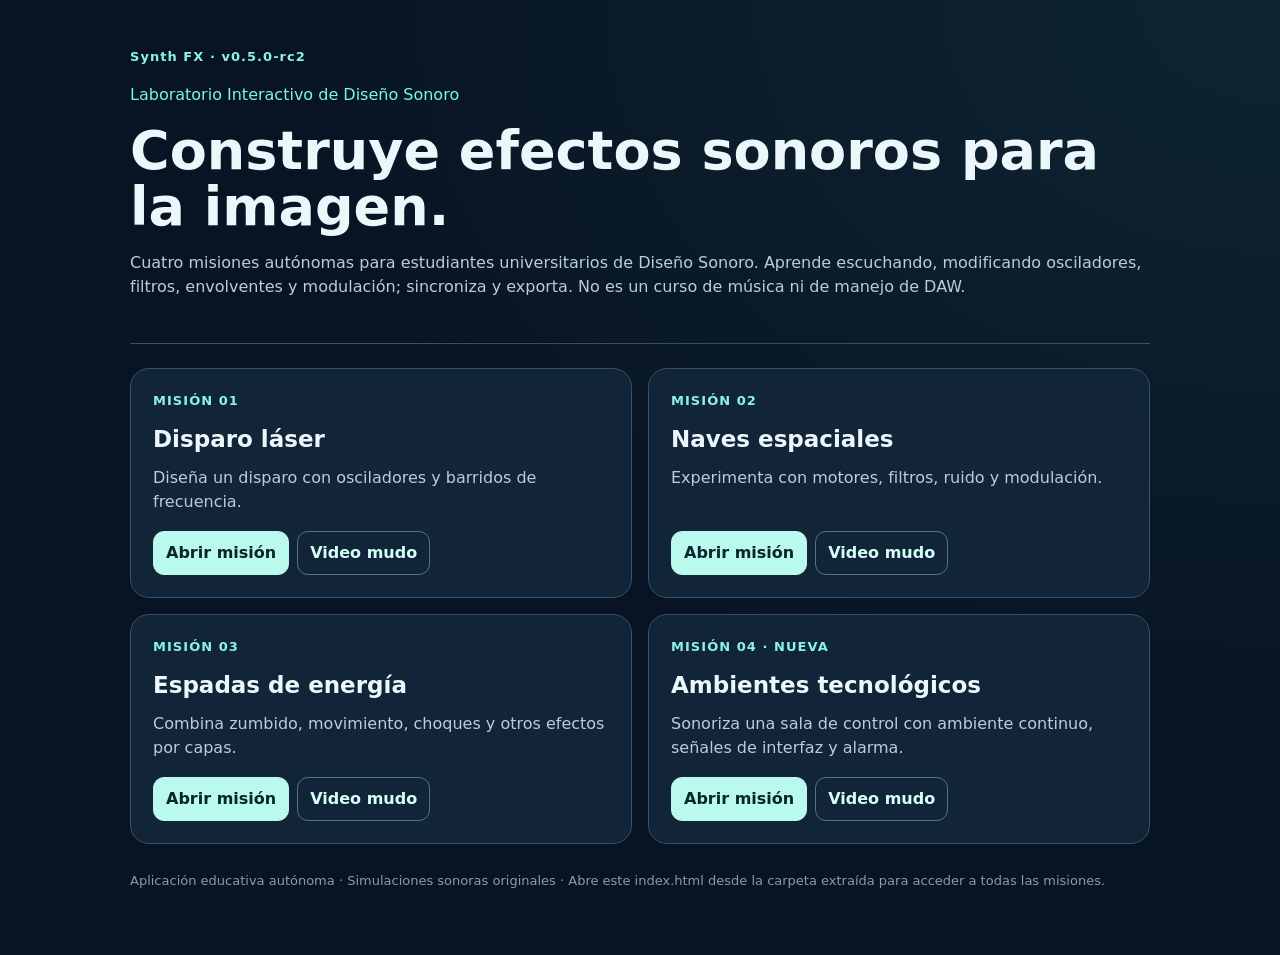
==== index.html @ 5d436697 "Publicar Synth FX v0.5.0-rc2 con cuatro misiones, perillas y escenas audiovisuales" ====
<!doctype html><html lang="es"><head><meta charset="utf-8"><meta name="viewport" content="width=device-width,initial-scale=1"><meta name="theme-color" content="#081423"><title>Synth FX — Misiones de diseño sonoro</title><style>
:root{color-scheme:dark}*{box-sizing:border-box}body{margin:0;font:16px/1.5 system-ui,-apple-system,sans-serif;color:#ecf7fb;background:radial-gradient(ellipse at top right,#1f546044,transparent 55%),#081423}main{max-width:1060px;margin:0 auto;padding:25px 20px 65px}header{padding:22px 0 28px;border-bottom:1px solid #365061}strong{color:#76e8da}h1{font-size:clamp(32px,5vw,54px);line-height:1.04;margin:15px 0}p{color:#b9cddd}.grid{display:grid;grid-template-columns:repeat(2,minmax(0,1fr));gap:16px;margin-top:24px}.card{background:#112438;border:1px solid #355368;border-radius:19px;padding:22px;display:flex;flex-direction:column;align-items:flex-start}.k{font-weight:750;color:#8af3e4;letter-spacing:.08em;font-size:13px}.card h2{margin:12px 0 4px;font-size:23px}.card p{margin:5px 0 17px;flex:1}.actions{display:flex;gap:8px;flex-wrap:wrap}a{display:inline-block;text-decoration:none;border:1px solid #4c7684;padding:9px 12px;border-radius:11px;color:#d5fff8;font-weight:650}a.primary{background:#baf9ee;color:#09262d;border-color:#baf9ee}footer{color:#829ead;margin-top:27px;font-size:13px}@media(max-width:650px){.grid{grid-template-columns:1fr}.card{padding:17px}}
</style><meta name="application-name" content="Synth FX"><meta name="application-version" content="0.5.0-rc2"><link rel="stylesheet" href="synthfx.css"><script src="synthfx.js"></script><meta name="description" content="Synth FX · Laboratorio Interactivo de Diseño Sonoro. Cuatro misiones de síntesis de efectos audiovisuales para Ingeniería Multimedia."></head><body><main><header><div class="k">Synth FX · v0.5.0-rc2</div><p class="sfx-subtitle">Laboratorio Interactivo de Diseño Sonoro</p><h1>Construye efectos sonoros para la imagen.</h1><p>Cuatro misiones autónomas para estudiantes universitarios de Diseño Sonoro. Aprende escuchando, modificando osciladores, filtros, envolventes y modulación; sincroniza y exporta. No es un curso de música ni de manejo de DAW.</p></header>
<div class="grid"><section class="card"><span class="k">MISIÓN 01</span><h2>Disparo láser</h2><p>Diseña un disparo con osciladores y barridos de frecuencia.</p><div class="actions"><a class="primary" href="Mision_01_Disparo_Laser.html">Abrir misión</a><a href="Escena_Muda_Mision_01.mp4">Video mudo</a></div></section>
<section class="card"><span class="k">MISIÓN 02</span><h2>Naves espaciales</h2><p>Experimenta con motores, filtros, ruido y modulación.</p><div class="actions"><a class="primary" href="Mision_02_Naves_Espaciales.html">Abrir misión</a><a href="Escena_Muda_Mision_02.mp4">Video mudo</a></div></section>
<section class="card"><span class="k">MISIÓN 03</span><h2>Espadas de energía</h2><p>Combina zumbido, movimiento, choques y otros efectos por capas.</p><div class="actions"><a class="primary" href="Mision_03_Espadas_de_Energia.html">Abrir misión</a><a href="Escena_Muda_Mision_03.mp4">Video mudo</a></div></section>
<section class="card"><span class="k">MISIÓN 04 · NUEVA</span><h2>Ambientes tecnológicos</h2><p>Sonoriza una sala de control con ambiente continuo, señales de interfaz y alarma.</p><div class="actions"><a class="primary" href="Mision_04_Ambientes_Tecnologicos.html">Abrir misión</a><a href="Escena_Muda_Mision_04.mp4">Video mudo</a></div></section></div><footer>Aplicación educativa autónoma · Simulaciones sonoras originales · Abre este index.html desde la carpeta extraída para acceder a todas las misiones.</footer></main></body></html>
---- synthfx.css ----
.sfx-home{display:flex;justify-content:space-between;gap:12px;flex-wrap:wrap;max-width:1180px;margin:auto;padding:12px 22px;color:#a2b3c9;font:12px/1.5 system-ui}.sfx-home a{color:#79f6e7}.sfx-subtitle{color:#79f6e7}.sfx-resource{margin:24px 0;border:1px solid #355368;border-radius:12px;padding:14px;color:#b9cddd;font-size:13px}.sfx-resource summary{cursor:pointer;color:#79f6e7}.sfx-resource video{display:block;width:100%;max-width:960px;margin:12px auto;background:#060f1a}.sfx-waves{display:grid;grid-template-columns:repeat(2,minmax(0,1fr));gap:8px;margin-top:12px}.sfx-wave,.sfx-listen{width:100%;background:#0e2031;color:#b9cddd;border:1px solid #355368;border-radius:8px;cursor:pointer;padding:6px;font:12px/1.4 system-ui}.sfx-wave svg{width:100%;height:44px;display:block;color:#79f6e7}.sfx-wave[aria-pressed=true]{border-color:#79f6e7;background:#1b4750;box-shadow:inset 0 0 0 1px #79f6e7;color:#fff}.sfx-listen{margin-top:4px;min-height:36px}.sfx-spectrum{font:12px/1.6 system-ui;color:#b9cddd;margin-top:12px}.waveopt svg{color:#79f6e7}button:focus-visible,a:focus-visible,summary:focus-visible{outline:3px solid #ffd37b;outline-offset:3px}

/* Perillas · conservan la escala, las unidades y los eventos del sintetizador. */
.sfx-knob{--knob-angle:-135deg;--knob-fill:0;position:relative;width:104px;height:104px;margin:8px auto;cursor:ns-resize;touch-action:none;user-select:none;border-radius:50%;outline-offset:1px;flex-shrink:0}.sfx-knob svg{display:block;width:100%;height:100%;overflow:visible;filter:drop-shadow(0 5px 7px #0005)}.sfx-knob-track,.sfx-knob-progress{fill:none;stroke-width:4;stroke-linecap:round}.sfx-knob-track{stroke:#294759}.sfx-knob-progress{stroke:#79f6e7;stroke-dasharray:var(--knob-fill) 100}.sfx-knob-face{fill:#182e40;stroke:#496474;stroke-width:1.5}.sfx-knob-pointer{transform:rotate(var(--knob-angle));transform-origin:50px 50px}.sfx-knob-pointer path{stroke:#c1fff3;stroke-width:3.5;stroke-linecap:round}.sfx-knob-hub{fill:#294759}.sfx-knob:hover .sfx-knob-face,.sfx-knob.is-dragging .sfx-knob-face{fill:#214457;stroke:#79f6e7}.sfx-knob:focus-visible{outline:3px solid #ffd37b}.sfx-knob[aria-disabled=true]{opacity:.5;cursor:default}input[type=range].sfx-knob-native{position:absolute!important;width:1px!important;height:1px!important;padding:0!important;margin:0!important;opacity:0!important;pointer-events:none!important;overflow:hidden!important;clip-path:inset(50%)!important}.sfx-knob-help{max-width:1136px;margin:0 auto;padding:0 22px 10px;color:#a2b3c9;font:12px/1.5 system-ui}.timing .sfx-knob{width:84px;height:84px}@media(max-width:580px){.timing .sfx-knob{grid-column:1/2}}
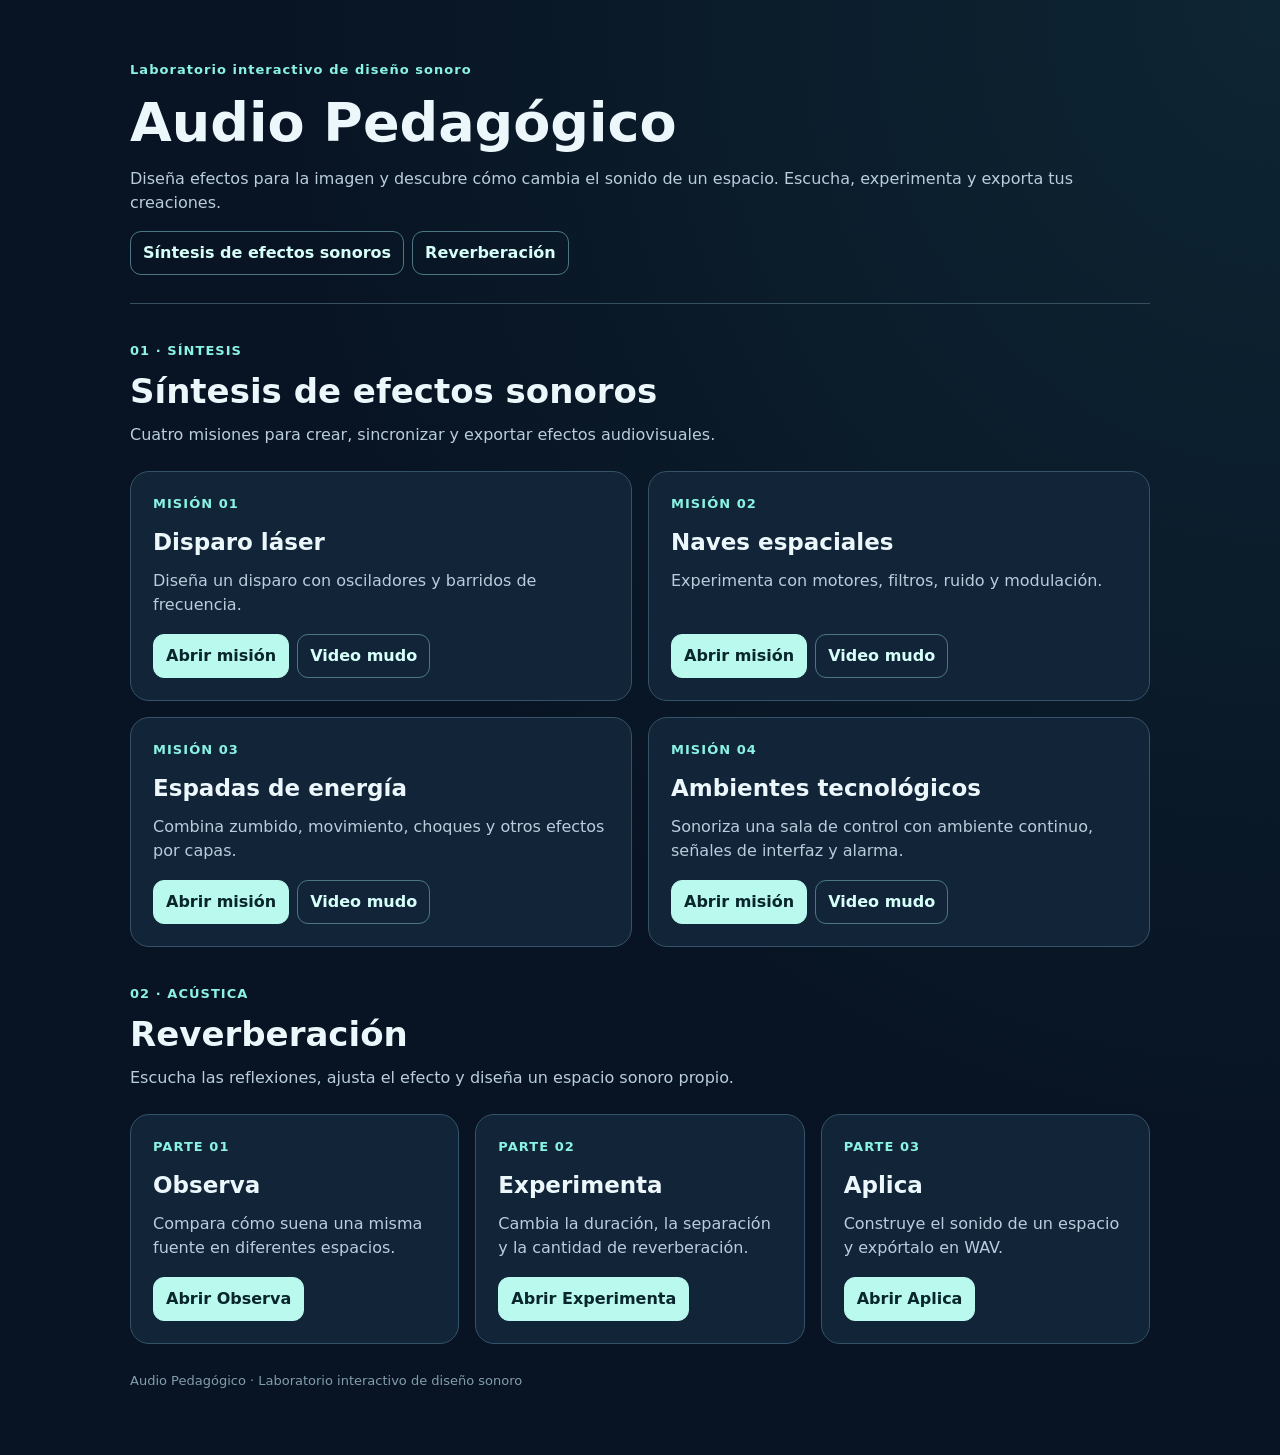
==== commit f704d0be: "Integrar Síntesis y Reverberación en Audio Pedagógico" ====
--- a/index.html
+++ b/index.html
@@ -1,7 +1,72 @@
-<!doctype html><html lang="es"><head><meta charset="utf-8"><meta name="viewport" content="width=device-width,initial-scale=1"><meta name="theme-color" content="#081423"><title>Synth FX — Misiones de diseño sonoro</title><style>
-:root{color-scheme:dark}*{box-sizing:border-box}body{margin:0;font:16px/1.5 system-ui,-apple-system,sans-serif;color:#ecf7fb;background:radial-gradient(ellipse at top right,#1f546044,transparent 55%),#081423}main{max-width:1060px;margin:0 auto;padding:25px 20px 65px}header{padding:22px 0 28px;border-bottom:1px solid #365061}strong{color:#76e8da}h1{font-size:clamp(32px,5vw,54px);line-height:1.04;margin:15px 0}p{color:#b9cddd}.grid{display:grid;grid-template-columns:repeat(2,minmax(0,1fr));gap:16px;margin-top:24px}.card{background:#112438;border:1px solid #355368;border-radius:19px;padding:22px;display:flex;flex-direction:column;align-items:flex-start}.k{font-weight:750;color:#8af3e4;letter-spacing:.08em;font-size:13px}.card h2{margin:12px 0 4px;font-size:23px}.card p{margin:5px 0 17px;flex:1}.actions{display:flex;gap:8px;flex-wrap:wrap}a{display:inline-block;text-decoration:none;border:1px solid #4c7684;padding:9px 12px;border-radius:11px;color:#d5fff8;font-weight:650}a.primary{background:#baf9ee;color:#09262d;border-color:#baf9ee}footer{color:#829ead;margin-top:27px;font-size:13px}@media(max-width:650px){.grid{grid-template-columns:1fr}.card{padding:17px}}
-</style><meta name="application-name" content="Synth FX"><meta name="application-version" content="0.5.0-rc2"><link rel="stylesheet" href="synthfx.css"><script src="synthfx.js"></script><meta name="description" content="Synth FX · Laboratorio Interactivo de Diseño Sonoro. Cuatro misiones de síntesis de efectos audiovisuales para Ingeniería Multimedia."></head><body><main><header><div class="k">Synth FX · v0.5.0-rc2</div><p class="sfx-subtitle">Laboratorio Interactivo de Diseño Sonoro</p><h1>Construye efectos sonoros para la imagen.</h1><p>Cuatro misiones autónomas para estudiantes universitarios de Diseño Sonoro. Aprende escuchando, modificando osciladores, filtros, envolventes y modulación; sincroniza y exporta. No es un curso de música ni de manejo de DAW.</p></header>
-<div class="grid"><section class="card"><span class="k">MISIÓN 01</span><h2>Disparo láser</h2><p>Diseña un disparo con osciladores y barridos de frecuencia.</p><div class="actions"><a class="primary" href="Mision_01_Disparo_Laser.html">Abrir misión</a><a href="Escena_Muda_Mision_01.mp4">Video mudo</a></div></section>
-<section class="card"><span class="k">MISIÓN 02</span><h2>Naves espaciales</h2><p>Experimenta con motores, filtros, ruido y modulación.</p><div class="actions"><a class="primary" href="Mision_02_Naves_Espaciales.html">Abrir misión</a><a href="Escena_Muda_Mision_02.mp4">Video mudo</a></div></section>
-<section class="card"><span class="k">MISIÓN 03</span><h2>Espadas de energía</h2><p>Combina zumbido, movimiento, choques y otros efectos por capas.</p><div class="actions"><a class="primary" href="Mision_03_Espadas_de_Energia.html">Abrir misión</a><a href="Escena_Muda_Mision_03.mp4">Video mudo</a></div></section>
-<section class="card"><span class="k">MISIÓN 04 · NUEVA</span><h2>Ambientes tecnológicos</h2><p>Sonoriza una sala de control con ambiente continuo, señales de interfaz y alarma.</p><div class="actions"><a class="primary" href="Mision_04_Ambientes_Tecnologicos.html">Abrir misión</a><a href="Escena_Muda_Mision_04.mp4">Video mudo</a></div></section></div><footer>Aplicación educativa autónoma · Simulaciones sonoras originales · Abre este index.html desde la carpeta extraída para acceder a todas las misiones.</footer></main></body></html>+<!doctype html>
+<html lang="es">
+<head>
+  <meta charset="utf-8">
+  <meta name="viewport" content="width=device-width,initial-scale=1">
+  <meta name="theme-color" content="#081423">
+  <meta name="application-name" content="Audio Pedagógico">
+  <meta name="description" content="Laboratorio interactivo de diseño sonoro con cuatro misiones de síntesis y un módulo de reverberación.">
+  <title>Audio Pedagógico · Laboratorio de diseño sonoro</title>
+  <link rel="stylesheet" href="synthfx.css">
+  <style>
+:root{color-scheme:dark}*{box-sizing:border-box}body{margin:0;font:16px/1.5 system-ui,-apple-system,sans-serif;color:#ecf7fb;background:radial-gradient(ellipse at top right,#1f546044,transparent 55%),#081423}main{max-width:1060px;margin:0 auto;padding:25px 20px 65px}header{padding:22px 0 28px;border-bottom:1px solid #365061}strong{color:#76e8da}h1{font-size:clamp(32px,5vw,54px);line-height:1.04;margin:15px 0}p{color:#b9cddd}.grid{display:grid;grid-template-columns:repeat(2,minmax(0,1fr));gap:16px;margin-top:24px}.card{background:#112438;border:1px solid #355368;border-radius:19px;padding:22px;display:flex;flex-direction:column;align-items:flex-start}.k{font-weight:750;color:#8af3e4;letter-spacing:.08em;font-size:13px}.card h3{margin:12px 0 4px;font-size:23px}.card p{margin:5px 0 17px;flex:1}.actions{display:flex;gap:8px;flex-wrap:wrap}a{display:inline-block;text-decoration:none;border:1px solid #4c7684;padding:9px 12px;border-radius:11px;color:#d5fff8;font-weight:650}a.primary{background:#baf9ee;color:#09262d;border-color:#baf9ee}footer{color:#829ead;margin-top:27px;font-size:13px}@media(max-width:650px){.grid{grid-template-columns:1fr}.card{padding:17px}}
+
+    .module{margin-top:34px;scroll-margin-top:20px}
+    .module > h2{margin:4px 0 6px;font-size:clamp(24px,4vw,34px)}
+    .module > p{margin:0}
+    .reverb-grid{grid-template-columns:repeat(3,minmax(0,1fr))}
+    .actions a{min-height:44px}
+    @media(max-width:720px){.reverb-grid{grid-template-columns:1fr}}
+  </style>
+</head>
+<body>
+<main>
+  <header>
+    <p class="k">Laboratorio interactivo de diseño sonoro</p>
+    <h1>Audio Pedagógico</h1>
+    <p>Diseña efectos para la imagen y descubre cómo cambia el sonido de un espacio. Escucha, experimenta y exporta tus creaciones.</p>
+    <nav class="actions" aria-label="Secciones del laboratorio">
+      <a href="#sintesis">Síntesis de efectos sonoros</a>
+      <a href="#reverberacion">Reverberación</a>
+    </nav>
+  </header>
+  <section id="sintesis" class="module" aria-labelledby="titulo-sintesis">
+    <span class="k">01 · SÍNTESIS</span>
+    <h2 id="titulo-sintesis">Síntesis de efectos sonoros</h2>
+    <p>Cuatro misiones para crear, sincronizar y exportar efectos audiovisuales.</p>
+    <div class="grid">
+<section class="card"><span class="k">MISIÓN 01</span><h3>Disparo láser</h3><p>Diseña un disparo con osciladores y barridos de frecuencia.</p><div class="actions"><a class="primary" href="Mision_01_Disparo_Laser.html">Abrir misión</a><a href="Escena_Muda_Mision_01.mp4">Video mudo</a></div></section>
+<section class="card"><span class="k">MISIÓN 02</span><h3>Naves espaciales</h3><p>Experimenta con motores, filtros, ruido y modulación.</p><div class="actions"><a class="primary" href="Mision_02_Naves_Espaciales.html">Abrir misión</a><a href="Escena_Muda_Mision_02.mp4">Video mudo</a></div></section>
+<section class="card"><span class="k">MISIÓN 03</span><h3>Espadas de energía</h3><p>Combina zumbido, movimiento, choques y otros efectos por capas.</p><div class="actions"><a class="primary" href="Mision_03_Espadas_de_Energia.html">Abrir misión</a><a href="Escena_Muda_Mision_03.mp4">Video mudo</a></div></section>
+<section class="card"><span class="k">MISIÓN 04</span><h3>Ambientes tecnológicos</h3><p>Sonoriza una sala de control con ambiente continuo, señales de interfaz y alarma.</p><div class="actions"><a class="primary" href="Mision_04_Ambientes_Tecnologicos.html">Abrir misión</a><a href="Escena_Muda_Mision_04.mp4">Video mudo</a></div></section>
+    </div>
+  </section>
+  <section id="reverberacion" class="module" aria-labelledby="titulo-reverberacion">
+    <span class="k">02 · ACÚSTICA</span>
+    <h2 id="titulo-reverberacion">Reverberación</h2>
+    <p>Escucha las reflexiones, ajusta el efecto y diseña un espacio sonoro propio.</p>
+    <div class="grid reverb-grid">
+      <article class="card">
+        <span class="k">PARTE 01</span>
+        <h3>Observa</h3>
+        <p>Compara cómo suena una misma fuente en diferentes espacios.</p>
+        <div class="actions"><a class="primary" href="Reverberacion_Interactiva_3_Paginas.html#observa">Abrir Observa</a></div>
+      </article>
+      <article class="card">
+        <span class="k">PARTE 02</span>
+        <h3>Experimenta</h3>
+        <p>Cambia la duración, la separación y la cantidad de reverberación.</p>
+        <div class="actions"><a class="primary" href="Reverberacion_Interactiva_3_Paginas.html#experimenta">Abrir Experimenta</a></div>
+      </article>
+      <article class="card">
+        <span class="k">PARTE 03</span>
+        <h3>Aplica</h3>
+        <p>Construye el sonido de un espacio y expórtalo en WAV.</p>
+        <div class="actions"><a class="primary" href="Reverberacion_Interactiva_3_Paginas.html#aplica">Abrir Aplica</a></div>
+      </article>
+    </div>
+  </section>
+  <footer>Audio Pedagógico · Laboratorio interactivo de diseño sonoro</footer>
+</main>
+</body>
+</html>
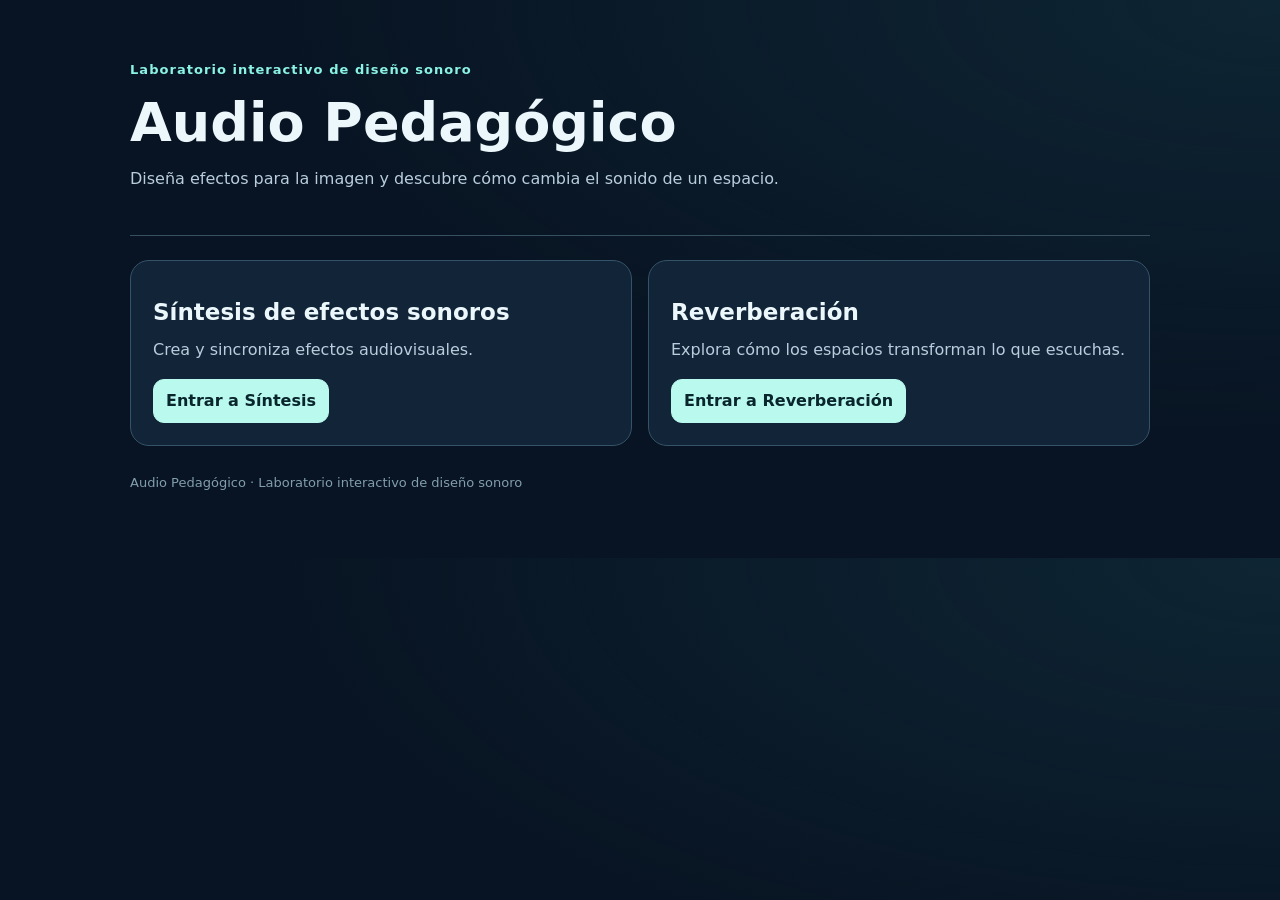
==== commit e2f17558: "Separar la portada de las entradas de Síntesis y Reverberación" ====
--- a/index.html
+++ b/index.html
@@ -8,64 +8,27 @@
   <meta name="description" content="Laboratorio interactivo de diseño sonoro con cuatro misiones de síntesis y un módulo de reverberación.">
   <title>Audio Pedagógico · Laboratorio de diseño sonoro</title>
   <link rel="stylesheet" href="synthfx.css">
-  <style>
-:root{color-scheme:dark}*{box-sizing:border-box}body{margin:0;font:16px/1.5 system-ui,-apple-system,sans-serif;color:#ecf7fb;background:radial-gradient(ellipse at top right,#1f546044,transparent 55%),#081423}main{max-width:1060px;margin:0 auto;padding:25px 20px 65px}header{padding:22px 0 28px;border-bottom:1px solid #365061}strong{color:#76e8da}h1{font-size:clamp(32px,5vw,54px);line-height:1.04;margin:15px 0}p{color:#b9cddd}.grid{display:grid;grid-template-columns:repeat(2,minmax(0,1fr));gap:16px;margin-top:24px}.card{background:#112438;border:1px solid #355368;border-radius:19px;padding:22px;display:flex;flex-direction:column;align-items:flex-start}.k{font-weight:750;color:#8af3e4;letter-spacing:.08em;font-size:13px}.card h3{margin:12px 0 4px;font-size:23px}.card p{margin:5px 0 17px;flex:1}.actions{display:flex;gap:8px;flex-wrap:wrap}a{display:inline-block;text-decoration:none;border:1px solid #4c7684;padding:9px 12px;border-radius:11px;color:#d5fff8;font-weight:650}a.primary{background:#baf9ee;color:#09262d;border-color:#baf9ee}footer{color:#829ead;margin-top:27px;font-size:13px}@media(max-width:650px){.grid{grid-template-columns:1fr}.card{padding:17px}}
-
-    .module{margin-top:34px;scroll-margin-top:20px}
-    .module > h2{margin:4px 0 6px;font-size:clamp(24px,4vw,34px)}
-    .module > p{margin:0}
-    .reverb-grid{grid-template-columns:repeat(3,minmax(0,1fr))}
-    .actions a{min-height:44px}
-    @media(max-width:720px){.reverb-grid{grid-template-columns:1fr}}
-  </style>
+  <link rel="stylesheet" href="laboratorio.css">
 </head>
 <body>
 <main>
   <header>
     <p class="k">Laboratorio interactivo de diseño sonoro</p>
     <h1>Audio Pedagógico</h1>
-    <p>Diseña efectos para la imagen y descubre cómo cambia el sonido de un espacio. Escucha, experimenta y exporta tus creaciones.</p>
-    <nav class="actions" aria-label="Secciones del laboratorio">
-      <a href="#sintesis">Síntesis de efectos sonoros</a>
-      <a href="#reverberacion">Reverberación</a>
-    </nav>
+    <p>Diseña efectos para la imagen y descubre cómo cambia el sonido de un espacio.</p>
   </header>
-  <section id="sintesis" class="module" aria-labelledby="titulo-sintesis">
-    <span class="k">01 · SÍNTESIS</span>
-    <h2 id="titulo-sintesis">Síntesis de efectos sonoros</h2>
-    <p>Cuatro misiones para crear, sincronizar y exportar efectos audiovisuales.</p>
-    <div class="grid">
-<section class="card"><span class="k">MISIÓN 01</span><h3>Disparo láser</h3><p>Diseña un disparo con osciladores y barridos de frecuencia.</p><div class="actions"><a class="primary" href="Mision_01_Disparo_Laser.html">Abrir misión</a><a href="Escena_Muda_Mision_01.mp4">Video mudo</a></div></section>
-<section class="card"><span class="k">MISIÓN 02</span><h3>Naves espaciales</h3><p>Experimenta con motores, filtros, ruido y modulación.</p><div class="actions"><a class="primary" href="Mision_02_Naves_Espaciales.html">Abrir misión</a><a href="Escena_Muda_Mision_02.mp4">Video mudo</a></div></section>
-<section class="card"><span class="k">MISIÓN 03</span><h3>Espadas de energía</h3><p>Combina zumbido, movimiento, choques y otros efectos por capas.</p><div class="actions"><a class="primary" href="Mision_03_Espadas_de_Energia.html">Abrir misión</a><a href="Escena_Muda_Mision_03.mp4">Video mudo</a></div></section>
-<section class="card"><span class="k">MISIÓN 04</span><h3>Ambientes tecnológicos</h3><p>Sonoriza una sala de control con ambiente continuo, señales de interfaz y alarma.</p><div class="actions"><a class="primary" href="Mision_04_Ambientes_Tecnologicos.html">Abrir misión</a><a href="Escena_Muda_Mision_04.mp4">Video mudo</a></div></section>
-    </div>
-  </section>
-  <section id="reverberacion" class="module" aria-labelledby="titulo-reverberacion">
-    <span class="k">02 · ACÚSTICA</span>
-    <h2 id="titulo-reverberacion">Reverberación</h2>
-    <p>Escucha las reflexiones, ajusta el efecto y diseña un espacio sonoro propio.</p>
-    <div class="grid reverb-grid">
-      <article class="card">
-        <span class="k">PARTE 01</span>
-        <h3>Observa</h3>
-        <p>Compara cómo suena una misma fuente en diferentes espacios.</p>
-        <div class="actions"><a class="primary" href="Reverberacion_Interactiva_3_Paginas.html#observa">Abrir Observa</a></div>
-      </article>
-      <article class="card">
-        <span class="k">PARTE 02</span>
-        <h3>Experimenta</h3>
-        <p>Cambia la duración, la separación y la cantidad de reverberación.</p>
-        <div class="actions"><a class="primary" href="Reverberacion_Interactiva_3_Paginas.html#experimenta">Abrir Experimenta</a></div>
-      </article>
-      <article class="card">
-        <span class="k">PARTE 03</span>
-        <h3>Aplica</h3>
-        <p>Construye el sonido de un espacio y expórtalo en WAV.</p>
-        <div class="actions"><a class="primary" href="Reverberacion_Interactiva_3_Paginas.html#aplica">Abrir Aplica</a></div>
-      </article>
-    </div>
-  </section>
+  <nav class="grid" aria-label="Secciones del laboratorio">
+    <article class="card" id="sintesis">
+      <h2>Síntesis de efectos sonoros</h2>
+      <p>Crea y sincroniza efectos audiovisuales.</p>
+      <a class="primary" href="sintesis.html">Entrar a Síntesis</a>
+    </article>
+    <article class="card" id="reverberacion">
+      <h2>Reverberación</h2>
+      <p>Explora cómo los espacios transforman lo que escuchas.</p>
+      <a class="primary" href="reverberacion.html">Entrar a Reverberación</a>
+    </article>
+  </nav>
   <footer>Audio Pedagógico · Laboratorio interactivo de diseño sonoro</footer>
 </main>
 </body>
--- a/laboratorio.css
+++ b/laboratorio.css
@@ -0,0 +1,25 @@
+:root{color-scheme:dark}
+*{box-sizing:border-box}
+body{margin:0;font:16px/1.5 system-ui,-apple-system,sans-serif;color:#ecf7fb;background:radial-gradient(ellipse at top right,#1f546044,transparent 55%),#081423}
+main{max-width:1060px;margin:0 auto;padding:25px 20px 65px}
+header{padding:22px 0 28px;border-bottom:1px solid #365061}
+h1{font-size:clamp(32px,5vw,54px);line-height:1.04;margin:15px 0}
+p{color:#b9cddd}
+.grid{display:grid;grid-template-columns:repeat(2,minmax(0,1fr));gap:16px;margin-top:24px}
+.card{background:#112438;border:1px solid #355368;border-radius:19px;padding:22px;display:flex;flex-direction:column;align-items:flex-start}
+.k{font-weight:750;color:#8af3e4;letter-spacing:.08em;font-size:13px}
+.card h2{margin:12px 0 4px;font-size:23px}
+.card p{margin:5px 0 17px;flex:1}
+.actions{display:flex;gap:8px;flex-wrap:wrap}
+a{display:inline-block;min-height:44px;text-decoration:none;border:1px solid #4c7684;padding:9px 12px;border-radius:11px;color:#d5fff8;font-weight:650}
+a.primary{background:#baf9ee;color:#09262d;border-color:#baf9ee}
+footer{color:#829ead;margin-top:27px;font-size:13px}
+@media(max-width:650px){
+  .grid{grid-template-columns:1fr}
+  .card{padding:17px}
+}
+
+.reverb-grid{grid-template-columns:repeat(3,minmax(0,1fr))}
+@media(max-width:720px){
+  .reverb-grid{grid-template-columns:1fr}
+}
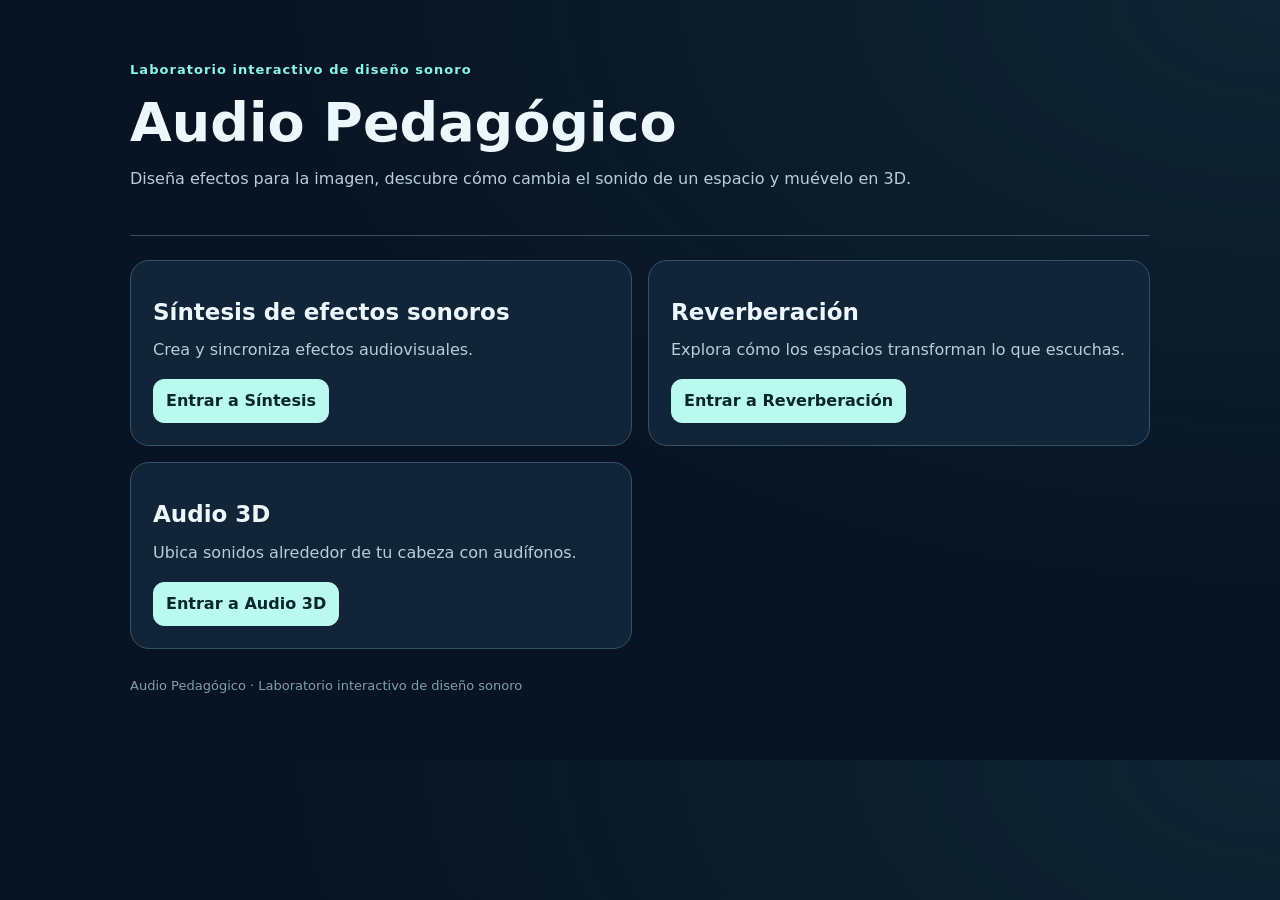
==== commit c3918d1a: "Agrega el módulo Audio 3D (binaural): Observa, Experimenta y Aplica - Nueva sección "Audio 3D" en la" ====
--- a/index.html
+++ b/index.html
@@ -5,7 +5,7 @@
   <meta name="viewport" content="width=device-width,initial-scale=1">
   <meta name="theme-color" content="#081423">
   <meta name="application-name" content="Audio Pedagógico">
-  <meta name="description" content="Laboratorio interactivo de diseño sonoro con cuatro misiones de síntesis y un módulo de reverberación.">
+  <meta name="description" content="Laboratorio interactivo de diseño sonoro con cuatro misiones de síntesis, un módulo de reverberación y un módulo de audio 3D.">
   <title>Audio Pedagógico · Laboratorio de diseño sonoro</title>
   <link rel="stylesheet" href="synthfx.css">
   <link rel="stylesheet" href="laboratorio.css">
@@ -15,7 +15,7 @@
   <header>
     <p class="k">Laboratorio interactivo de diseño sonoro</p>
     <h1>Audio Pedagógico</h1>
-    <p>Diseña efectos para la imagen y descubre cómo cambia el sonido de un espacio.</p>
+    <p>Diseña efectos para la imagen, descubre cómo cambia el sonido de un espacio y muévelo en 3D.</p>
   </header>
   <nav class="grid" aria-label="Secciones del laboratorio">
     <article class="card" id="sintesis">
@@ -28,6 +28,11 @@
       <p>Explora cómo los espacios transforman lo que escuchas.</p>
       <a class="primary" href="reverberacion.html">Entrar a Reverberación</a>
     </article>
+    <article class="card" id="audio3d">
+      <h2>Audio 3D</h2>
+      <p>Ubica sonidos alrededor de tu cabeza con audífonos.</p>
+      <a class="primary" href="audio3d.html">Entrar a Audio 3D</a>
+    </article>
   </nav>
   <footer>Audio Pedagógico · Laboratorio interactivo de diseño sonoro</footer>
 </main>
--- a/synthfx.css
+++ b/synthfx.css
@@ -1,4 +1,4 @@
 .sfx-home{display:flex;justify-content:space-between;gap:12px;flex-wrap:wrap;max-width:1180px;margin:auto;padding:12px 22px;color:#a2b3c9;font:12px/1.5 system-ui}.sfx-home a{color:#79f6e7}.sfx-subtitle{color:#79f6e7}.sfx-resource{margin:24px 0;border:1px solid #355368;border-radius:12px;padding:14px;color:#b9cddd;font-size:13px}.sfx-resource summary{cursor:pointer;color:#79f6e7}.sfx-resource video{display:block;width:100%;max-width:960px;margin:12px auto;background:#060f1a}.sfx-waves{display:grid;grid-template-columns:repeat(2,minmax(0,1fr));gap:8px;margin-top:12px}.sfx-wave,.sfx-listen{width:100%;background:#0e2031;color:#b9cddd;border:1px solid #355368;border-radius:8px;cursor:pointer;padding:6px;font:12px/1.4 system-ui}.sfx-wave svg{width:100%;height:44px;display:block;color:#79f6e7}.sfx-wave[aria-pressed=true]{border-color:#79f6e7;background:#1b4750;box-shadow:inset 0 0 0 1px #79f6e7;color:#fff}.sfx-listen{margin-top:4px;min-height:36px}.sfx-spectrum{font:12px/1.6 system-ui;color:#b9cddd;margin-top:12px}.waveopt svg{color:#79f6e7}button:focus-visible,a:focus-visible,summary:focus-visible{outline:3px solid #ffd37b;outline-offset:3px}
 
 /* Perillas · conservan la escala, las unidades y los eventos del sintetizador. */
-.sfx-knob{--knob-angle:-135deg;--knob-fill:0;position:relative;width:104px;height:104px;margin:8px auto;cursor:ns-resize;touch-action:none;user-select:none;border-radius:50%;outline-offset:1px;flex-shrink:0}.sfx-knob svg{display:block;width:100%;height:100%;overflow:visible;filter:drop-shadow(0 5px 7px #0005)}.sfx-knob-track,.sfx-knob-progress{fill:none;stroke-width:4;stroke-linecap:round}.sfx-knob-track{stroke:#294759}.sfx-knob-progress{stroke:#79f6e7;stroke-dasharray:var(--knob-fill) 100}.sfx-knob-face{fill:#182e40;stroke:#496474;stroke-width:1.5}.sfx-knob-pointer{transform:rotate(var(--knob-angle));transform-origin:50px 50px}.sfx-knob-pointer path{stroke:#c1fff3;stroke-width:3.5;stroke-linecap:round}.sfx-knob-hub{fill:#294759}.sfx-knob:hover .sfx-knob-face,.sfx-knob.is-dragging .sfx-knob-face{fill:#214457;stroke:#79f6e7}.sfx-knob:focus-visible{outline:3px solid #ffd37b}.sfx-knob[aria-disabled=true]{opacity:.5;cursor:default}input[type=range].sfx-knob-native{position:absolute!important;width:1px!important;height:1px!important;padding:0!important;margin:0!important;opacity:0!important;pointer-events:none!important;overflow:hidden!important;clip-path:inset(50%)!important}.sfx-knob-help{max-width:1136px;margin:0 auto;padding:0 22px 10px;color:#a2b3c9;font:12px/1.5 system-ui}.timing .sfx-knob{width:84px;height:84px}@media(max-width:580px){.timing .sfx-knob{grid-column:1/2}}
+.sfx-knob{--knob-angle:-135deg;--knob-fill:0;position:relative;width:104px;height:104px;margin:8px auto;cursor:ns-resize;touch-action:none;user-select:none;border-radius:50%;outline-offset:1px;flex-shrink:0}.sfx-knob svg{display:block;width:100%;height:100%;overflow:visible;filter:drop-shadow(0 5px 7px #0005)}.sfx-knob-track,.sfx-knob-progress{fill:none;stroke-width:4;stroke-linecap:round}.sfx-knob-track{stroke:#294759}.sfx-knob-progress{stroke:#79f6e7;stroke-dasharray:var(--knob-fill) 100}.sfx-knob-face{fill:#182e40;stroke:#496474;stroke-width:1.5}.sfx-knob-pointer{transform:rotate(var(--knob-angle));transform-origin:50px 50px}.sfx-knob-pointer path{stroke:#c1fff3;stroke-width:3.5;stroke-linecap:round}.sfx-knob-hub{fill:#294759}.sfx-knob:hover .sfx-knob-face,.sfx-knob.is-dragging .sfx-knob-face{fill:#214457;stroke:#79f6e7}.sfx-knob:focus-visible{outline:3px solid #ffd37b}.sfx-knob[aria-disabled=true]{opacity:.5;cursor:default}input[type=range].sfx-knob-native{position:absolute!important;width:1px!important;height:1px!important;padding:0!important;margin:0!important;opacity:0!important;pointer-events:none!important;overflow:hidden!important;clip-path:inset(50%)!important}.sfx-toast{position:fixed;left:50%;bottom:20px;transform:translateX(-50%);z-index:1000;max-width:min(92vw,520px);padding:12px 16px;border:1px solid #ffd37b;border-radius:10px;background:#162a3b;color:#fff;font:14px/1.45 system-ui;box-shadow:0 8px 24px #0008;cursor:pointer}.sfx-toast[hidden]{display:none}.sfx-knob-help{max-width:1136px;margin:0 auto;padding:0 22px 10px;color:#a2b3c9;font:12px/1.5 system-ui}.timing .sfx-knob{width:84px;height:84px}@media(max-width:580px){.timing .sfx-knob{grid-column:1/2}}
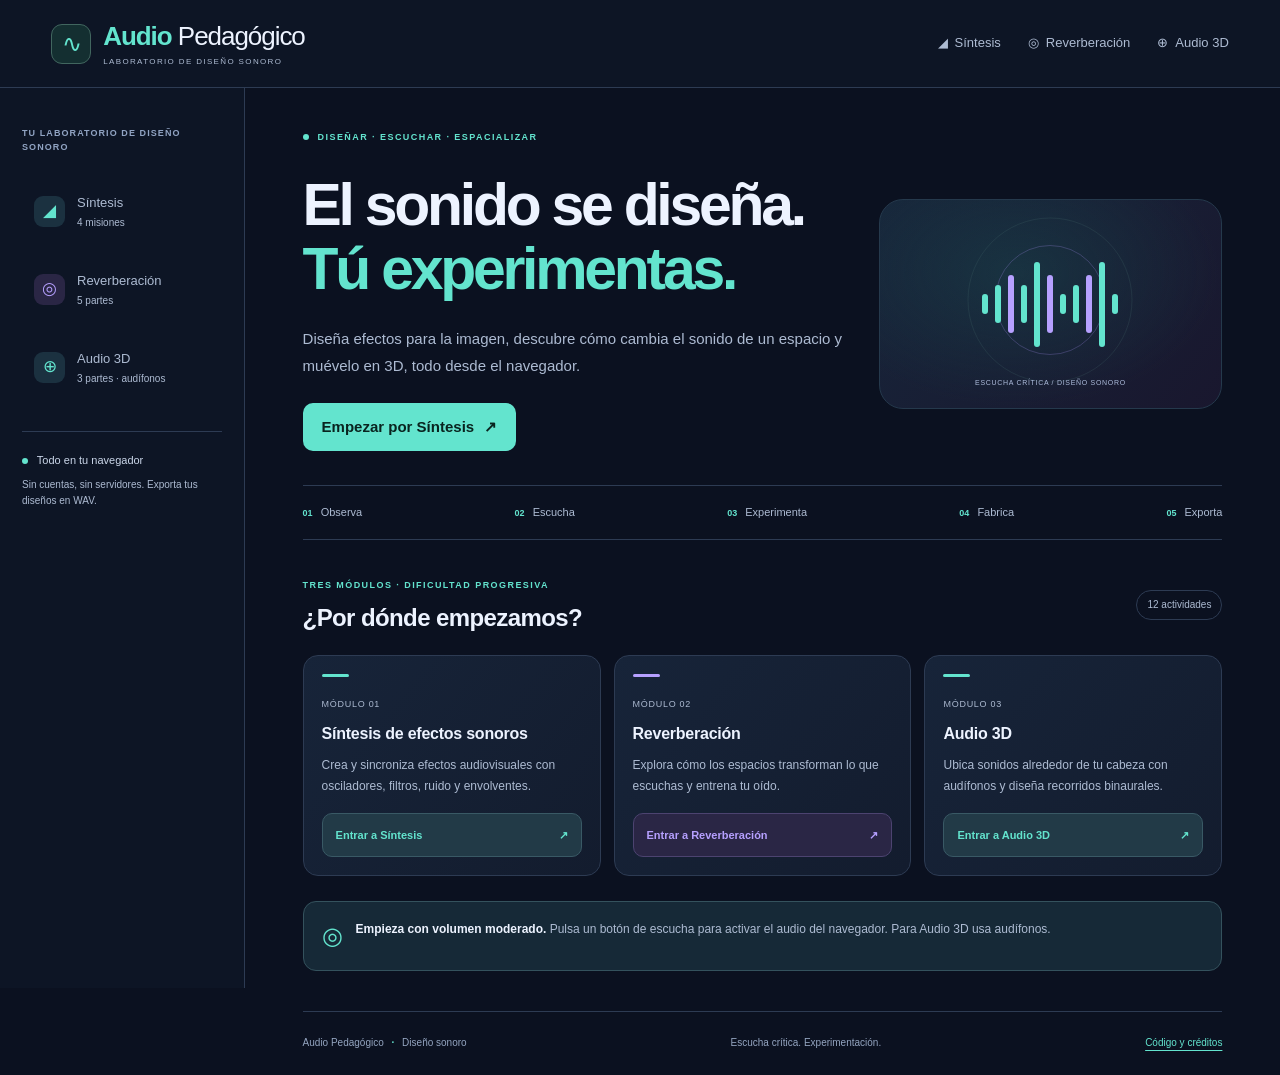
==== commit a7af9fd3: "Adapta la apariencia visual al estilo de TIC - Páginas de entrada (inicio, Síntesis, Reverberación, " ====
--- a/index.html
+++ b/index.html
@@ -3,38 +3,25 @@
 <head>
   <meta charset="utf-8">
   <meta name="viewport" content="width=device-width,initial-scale=1">
-  <meta name="theme-color" content="#081423">
+  <meta name="theme-color" content="#0b1120">
   <meta name="application-name" content="Audio Pedagógico">
   <meta name="description" content="Laboratorio interactivo de diseño sonoro con cuatro misiones de síntesis, un módulo de reverberación y un módulo de audio 3D.">
   <title>Audio Pedagógico · Laboratorio de diseño sonoro</title>
   <link rel="stylesheet" href="synthfx.css">
-  <link rel="stylesheet" href="laboratorio.css">
+  <link rel="stylesheet" href="laboratorio.css?v=20261125">
 </head>
 <body>
-<main>
-  <header>
-    <p class="k">Laboratorio interactivo de diseño sonoro</p>
-    <h1>Audio Pedagógico</h1>
-    <p>Diseña efectos para la imagen, descubre cómo cambia el sonido de un espacio y muévelo en 3D.</p>
-  </header>
-  <nav class="grid" aria-label="Secciones del laboratorio">
-    <article class="card" id="sintesis">
-      <h2>Síntesis de efectos sonoros</h2>
-      <p>Crea y sincroniza efectos audiovisuales.</p>
-      <a class="primary" href="sintesis.html">Entrar a Síntesis</a>
-    </article>
-    <article class="card" id="reverberacion">
-      <h2>Reverberación</h2>
-      <p>Explora cómo los espacios transforman lo que escuchas.</p>
-      <a class="primary" href="reverberacion.html">Entrar a Reverberación</a>
-    </article>
-    <article class="card" id="audio3d">
-      <h2>Audio 3D</h2>
-      <p>Ubica sonidos alrededor de tu cabeza con audífonos.</p>
-      <a class="primary" href="audio3d.html">Entrar a Audio 3D</a>
-    </article>
-  </nav>
-  <footer>Audio Pedagógico · Laboratorio interactivo de diseño sonoro</footer>
-</main>
+<a href="#contenido" class="skip">Saltar al contenido</a>
+<header class="topbar"><a class="brand" href="index.html"><span class="brand-mark" aria-hidden="true">∿</span><span><b>Audio</b> Pedagógico<small>LABORATORIO DE DISEÑO SONORO</small></span></a><nav aria-label="Módulos"><a href="sintesis.html"><span aria-hidden="true">◢</span>Síntesis</a><a href="reverberacion.html"><span aria-hidden="true">◎</span>Reverberación</a><a href="audio3d.html"><span aria-hidden="true">⊕</span>Audio 3D</a></nav></header>
+<div class="layout"><aside class="sidebar"><div class="route-label">TU LABORATORIO DE DISEÑO SONORO</div><nav class="side-nav" aria-label="Módulos del laboratorio"><a class="block-link " href="sintesis.html"><span class="block-icon" aria-hidden="true">◢</span><span>Síntesis<small>4 misiones</small></span></a><a class="block-link alt" href="reverberacion.html"><span class="block-icon" aria-hidden="true">◎</span><span>Reverberación<small>5 partes</small></span></a><a class="block-link " href="audio3d.html"><span class="block-icon" aria-hidden="true">⊕</span><span>Audio 3D<small>3 partes · audífonos</small></span></a></nav><div class="local-notice"><span class="status-dot"></span> Todo en tu navegador<p>Sin cuentas, sin servidores. Exporta tus diseños en WAV.</p></div></aside>
+<main id="contenido" tabindex="-1">
+  <div class="eyebrow"><span class="status-dot"></span> DISEÑAR · ESCUCHAR · ESPACIALIZAR</div>
+  <div class="hero"><div><h1>El sonido se diseña.<br><em>Tú experimentas.</em></h1><p class="lead">Diseña efectos para la imagen, descubre cómo cambia el sonido de un espacio y muévelo en 3D, todo desde el navegador.</p><a class="button" href="sintesis.html">Empezar por Síntesis <span aria-hidden="true">↗</span></a></div><div class="hero-art" aria-hidden="true"><div class="orbit orbit-a"></div><div class="orbit orbit-b"></div><div class="wave"><i></i><i></i><i></i><i></i><i></i><i></i><i></i><i></i><i></i><i></i><i></i></div><div class="art-label">ESCUCHA CRÍTICA / DISEÑO SONORO</div></div></div>
+  <div class="journey" aria-label="Recorrido de trabajo"><span><b>01</b> Observa</span><span><b>02</b> Escucha</span><span><b>03</b> Experimenta</span><span><b>04</b> Fabrica</span><span><b>05</b> Exporta</span></div>
+  <div class="section-head"><div><span class="eyebrow">TRES MÓDULOS · DIFICULTAD PROGRESIVA</span><h2>¿Por dónde empezamos?</h2></div><span class="pill">12 actividades</span></div>
+  <div class="exercise-grid"><article class="exercise-card"><div class="card-meta"><span>MÓDULO 01</span></div><h3>Síntesis de efectos sonoros</h3><p>Crea y sincroniza efectos audiovisuales con osciladores, filtros, ruido y envolventes.</p><div class="card-actions"><a class="" href="sintesis.html">Entrar a Síntesis <span aria-hidden="true">↗</span></a></div></article><article class="exercise-card"><div class="card-meta"><span>MÓDULO 02</span></div><h3>Reverberación</h3><p>Explora cómo los espacios transforman lo que escuchas y entrena tu oído.</p><div class="card-actions"><a class="" href="reverberacion.html">Entrar a Reverberación <span aria-hidden="true">↗</span></a></div></article><article class="exercise-card"><div class="card-meta"><span>MÓDULO 03</span></div><h3>Audio 3D</h3><p>Ubica sonidos alrededor de tu cabeza con audífonos y diseña recorridos binaurales.</p><div class="card-actions"><a class="" href="audio3d.html">Entrar a Audio 3D <span aria-hidden="true">↗</span></a></div></article></div>
+  <div class="notice"><span aria-hidden="true">◎</span><p><b>Empieza con volumen moderado.</b> Pulsa un botón de escucha para activar el audio del navegador. Para Audio 3D usa audífonos.</p></div>
+  <footer><span>Audio Pedagógico <b>·</b> Diseño sonoro</span><span>Escucha crítica. Experimentación.</span><a href="https://github.com/manueljcamargop/synth-fx">Código y créditos</a></footer>
+</main></div>
 </body>
 </html>
--- a/laboratorio.css
+++ b/laboratorio.css
@@ -1,25 +1,85 @@
-:root{color-scheme:dark}
-*{box-sizing:border-box}
-body{margin:0;font:16px/1.5 system-ui,-apple-system,sans-serif;color:#ecf7fb;background:radial-gradient(ellipse at top right,#1f546044,transparent 55%),#081423}
-main{max-width:1060px;margin:0 auto;padding:25px 20px 65px}
-header{padding:22px 0 28px;border-bottom:1px solid #365061}
-h1{font-size:clamp(32px,5vw,54px);line-height:1.04;margin:15px 0}
-p{color:#b9cddd}
-.grid{display:grid;grid-template-columns:repeat(2,minmax(0,1fr));gap:16px;margin-top:24px}
-.card{background:#112438;border:1px solid #355368;border-radius:19px;padding:22px;display:flex;flex-direction:column;align-items:flex-start}
-.k{font-weight:750;color:#8af3e4;letter-spacing:.08em;font-size:13px}
-.card h2{margin:12px 0 4px;font-size:23px}
-.card p{margin:5px 0 17px;flex:1}
-.actions{display:flex;gap:8px;flex-wrap:wrap}
-a{display:inline-block;min-height:44px;text-decoration:none;border:1px solid #4c7684;padding:9px 12px;border-radius:11px;color:#d5fff8;font-weight:650}
-a.primary{background:#baf9ee;color:#09262d;border-color:#baf9ee}
-footer{color:#829ead;margin-top:27px;font-size:13px}
-@media(max-width:650px){
-  .grid{grid-template-columns:1fr}
-  .card{padding:17px}
-}
+/* Páginas de entrada · estilo visual compartido con TIC (Informática Musical). */
+:root{color-scheme:dark;--bg:#0b1120;--panel:#141e32;--raised:#1b2941;--ink:#edf3ff;--muted:#adbbd2;--line:#2d3b53;--aqua:#63e4ce;--purple:#b6a0ff;--coral:#ffab95;--green:#90dfac;--radius:18px}
+*{box-sizing:border-box}html{scroll-behavior:smooth}
+body{margin:0;background:var(--bg);color:var(--ink);font:15px/1.6 -apple-system,BlinkMacSystemFont,"Segoe UI",sans-serif}
+a{color:var(--aqua);text-underline-offset:4px}
+:focus-visible{outline:3px solid var(--coral);outline-offset:4px}
+.skip{position:fixed;z-index:100;top:-100px;left:10px;background:var(--aqua);color:var(--bg);padding:12px}.skip:focus{top:10px}
+.button{border:1px solid transparent;border-radius:10px;background:var(--aqua);color:#09241f;padding:12px 18px;min-height:48px;font-weight:750;line-height:1.4;display:inline-flex;align-items:center;justify-content:center;gap:10px;text-decoration:none}
+.button:hover{filter:brightness(1.08)}
+.button.secondary{background:var(--raised);border-color:#56657d;color:var(--ink)}
 
-.reverb-grid{grid-template-columns:repeat(3,minmax(0,1fr))}
-@media(max-width:720px){
-  .reverb-grid{grid-template-columns:1fr}
-}
+/* Barra superior */
+.topbar{display:flex;align-items:center;justify-content:space-between;gap:20px;min-height:88px;padding:0 4vw;border-bottom:1px solid var(--line);background:#0d1525}
+.brand{display:flex;align-items:center;gap:12px;text-decoration:none;color:var(--ink);font-size:26px;font-weight:500;line-height:1.2;letter-spacing:-.04em}
+.brand b{color:var(--aqua)}
+.brand small{display:block;font-size:8px;letter-spacing:.17em;color:var(--muted);margin-top:5px}
+.brand-mark{height:40px;width:40px;border:1px solid #41665f;border-radius:11px;display:grid;place-content:center;color:var(--aqua);font-size:24px;background:#142f31;line-height:1}
+.topbar nav{display:flex;align-items:center;gap:27px;font-size:13px}
+.topbar nav a{color:var(--muted);text-decoration:none;display:inline-flex;gap:7px;align-items:center;min-height:44px}
+.topbar nav a:hover{color:var(--ink)}
+.topbar nav a[aria-current=page]{color:var(--aqua)}
+
+/* Estructura con barra lateral */
+.layout{display:grid;grid-template-columns:245px minmax(0,1fr);max-width:1600px;margin:auto}
+.sidebar{padding:38px 22px;position:sticky;top:0;height:100vh;overflow-y:auto;align-self:start;border-right:1px solid var(--line);background:#0d1525}
+.route-label{font-size:9px;color:#91a4c3;letter-spacing:.12em;font-weight:750;margin-bottom:24px}
+.block-link{display:flex;gap:12px;align-items:center;border:1px solid transparent;border-radius:12px;padding:14px 11px;margin-bottom:12px;color:var(--muted);font-size:13px;text-decoration:none;line-height:1.35}
+.block-link:hover{color:var(--ink)}
+.block-link small{display:block;font-size:10px;color:var(--muted);margin-top:5px}
+.block-icon{width:31px;height:31px;display:grid;place-content:center;flex-shrink:0;color:var(--aqua);background:#1b3140;border-radius:9px;font-size:17px}
+.block-link.alt .block-icon{color:var(--purple);background:#2a2645}
+.block-link.active{background:#193d42;color:var(--aqua);border-color:#31575b}
+.block-link.alt.active{background:#2a254a;color:var(--purple);border-color:#4c4370}
+.local-notice{font-size:11px;margin-top:30px;color:#cad6e9;padding-top:20px;border-top:1px solid var(--line)}
+.local-notice p{font-size:10px;color:var(--muted);margin:7px 0}
+.status-dot{width:6px;height:6px;display:inline-block;background:var(--aqua);border-radius:50%;margin-right:6px;flex-shrink:0}
+
+/* Contenido */
+main{min-width:0;padding:42px 4.5vw 24px;max-width:1300px}
+.eyebrow{color:var(--aqua);font-size:9px;letter-spacing:.16em;font-weight:750;display:flex;align-items:center;gap:3px;text-transform:uppercase}
+.hero{display:grid;grid-template-columns:1.45fr .9fr;align-items:center;gap:22px;margin:14px 0 34px}
+h1{font-size:clamp(40px,4.6vw,66px);line-height:1.08;letter-spacing:-.055em;font-weight:750;margin:15px 0 24px}
+h1 em{color:var(--aqua);font-style:normal}
+h2{font-size:24px;line-height:1.25;letter-spacing:-.025em;margin:0 0 15px}
+p{margin:0 0 16px}
+.lead{color:var(--muted);font-size:15px;line-height:1.8;max-width:640px;margin-bottom:24px}
+.hero-art{position:relative;min-height:210px;display:grid;place-content:center;border:1px solid #25394c;border-radius:24px;background:radial-gradient(ellipse at 40% 35%,#19434b88,transparent 70%),linear-gradient(130deg,#17253a,#19172e);overflow:hidden}
+.orbit{position:absolute;left:50%;top:48%;height:165px;width:165px;transform:translate(-50%,-50%);border:1px solid #41646544;border-radius:50%}
+.orbit-b{width:110px;height:110px;border-color:#a38aed44}
+.wave{display:flex;gap:7px;align-items:center;height:90px;z-index:1}
+.wave i{width:6px;background:var(--aqua);border-radius:20px;height:20px}
+.wave i:nth-child(2n){height:38px}.wave i:nth-child(3n){height:58px;background:var(--purple)}.wave i:nth-child(5n){height:85px}
+.art-label{position:absolute;bottom:20px;left:0;right:0;text-align:center;font-size:7px;letter-spacing:.1em;color:#aebddd}
+.journey{display:flex;justify-content:space-between;gap:10px;border-top:1px solid var(--line);border-bottom:1px solid var(--line);padding:18px 0;color:var(--muted);font-size:11px;margin:26px 0 38px}
+.journey b{color:var(--aqua);margin-right:5px;font-size:9px}
+.section-head{display:flex;justify-content:space-between;align-items:center;gap:20px;margin-bottom:22px}
+.section-head h2{margin:10px 0 0}
+.pill{font-size:10px;color:var(--muted);padding:6px 10px;border:1px solid var(--line);border-radius:30px;white-space:nowrap}
+
+/* Tarjetas */
+.exercise-grid{display:grid;grid-template-columns:repeat(3,minmax(0,1fr));gap:13px}
+.exercise-grid.two{grid-template-columns:repeat(2,minmax(0,1fr))}
+.exercise-card{background:linear-gradient(130deg,#172439,#131c2e);border:1px solid var(--line);border-radius:15px;padding:18px;display:flex;flex-direction:column;min-width:0}
+.exercise-card:before{content:'';width:27px;height:3px;border-radius:4px;background:var(--aqua);margin-bottom:20px}
+.exercise-card:nth-child(even):before{background:var(--purple)}
+.card-meta{font-size:9px;color:var(--muted);display:flex;justify-content:space-between;margin-bottom:12px;gap:10px;letter-spacing:.08em}
+.exercise-card h3{font-size:16px;line-height:1.4;margin:0 0 10px;letter-spacing:-.015em}
+.exercise-card p{font-size:12px;line-height:1.75;color:var(--muted);flex:1}
+.card-actions{display:flex;flex-direction:column;gap:8px}
+.card-actions a{font-size:11px;padding:10px 13px;min-height:44px;background:#223a47;color:var(--aqua);border:1px solid #395965;border-radius:10px;display:flex;justify-content:space-between;align-items:center;text-decoration:none;font-weight:750}
+.exercise-card:nth-child(even) .card-actions a:first-child{background:#2a2645;color:var(--purple);border-color:#4c4370}
+.card-actions a.sub{background:none;color:var(--muted);border-color:var(--line);font-weight:600}
+.card-actions a:hover{filter:brightness(1.15)}
+.notice{display:flex;gap:13px;background:#162937;border:1px solid #34525d;border-radius:13px;padding:18px;margin:25px 0}
+.notice>span{color:var(--aqua);font-size:24px;line-height:1.3}
+.notice p{font-size:12px;color:var(--muted);margin:0}
+.notice p b{color:var(--ink)}
+.notice.coral{background:#31252a;border-color:#79534f}.notice.coral>span{color:var(--coral)}
+footer{border-top:1px solid var(--line);padding-top:23px;margin-top:40px;display:flex;justify-content:space-between;gap:15px;flex-wrap:wrap;font-size:10px;color:#94a5c0}
+footer b{color:var(--aqua);margin:0 5px}
+
+@media(max-width:1100px){.layout{grid-template-columns:215px minmax(0,1fr)}.sidebar{padding:30px 16px}main{padding:32px 27px}.hero{grid-template-columns:1.5fr .8fr}.hero-art{min-height:180px}.journey{font-size:10px;gap:7px}.journey b{display:block}}
+@media(max-width:900px){.hero{grid-template-columns:1fr}.hero-art{display:none}.exercise-grid{grid-template-columns:1fr 1fr}}
+@media(max-width:700px){.topbar{padding:15px 18px;min-height:72px}.brand{font-size:23px}.topbar nav{display:none}.layout{display:block}.sidebar{position:relative;height:auto;overflow:visible;border-right:0;border-bottom:1px solid var(--line);padding:18px}.route-label,.local-notice{display:none}.side-nav{display:grid;grid-template-columns:repeat(3,minmax(0,1fr));gap:6px}.block-link{flex-direction:column;padding:10px 4px;margin:0;text-align:center;font-size:11px;gap:8px}.block-link small{display:none}main{padding:28px 20px 22px}h1{font-size:44px}.exercise-grid,.exercise-grid.two{grid-template-columns:1fr}.section-head{flex-wrap:wrap}}
+@media(prefers-reduced-motion:reduce){html{scroll-behavior:auto}}
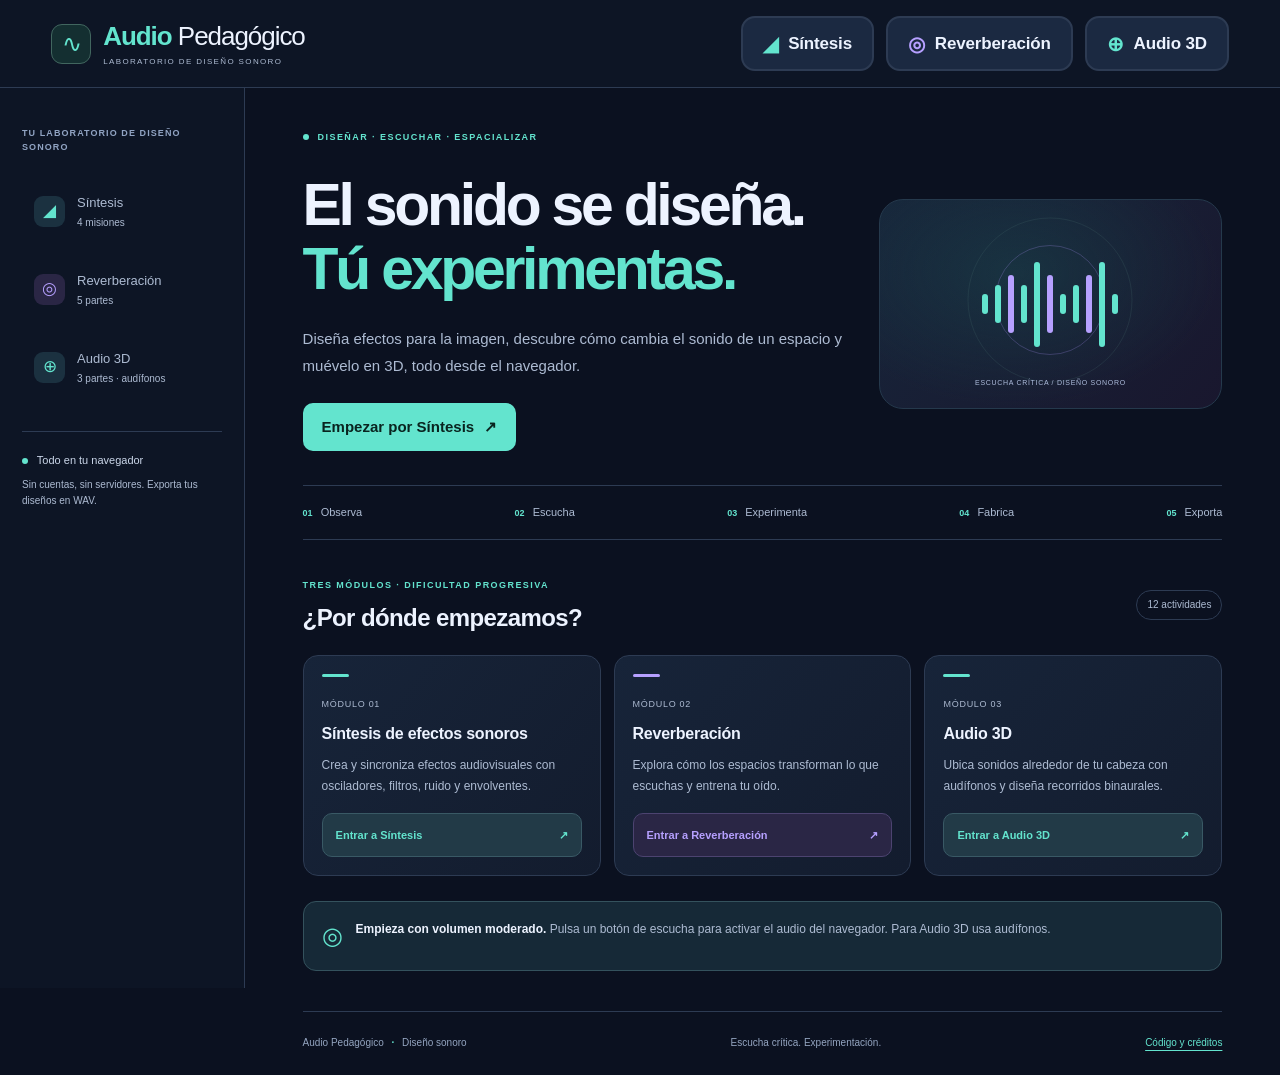
==== commit a25f2b5d: "Barra superior con tres botones grandes de módulo, como en TIC Co-Authored-By: Claude Opus 5.5 <nore" ====
--- a/index.html
+++ b/index.html
@@ -8,11 +8,11 @@
   <meta name="description" content="Laboratorio interactivo de diseño sonoro con cuatro misiones de síntesis, un módulo de reverberación y un módulo de audio 3D.">
   <title>Audio Pedagógico · Laboratorio de diseño sonoro</title>
   <link rel="stylesheet" href="synthfx.css">
-  <link rel="stylesheet" href="laboratorio.css?v=20261125">
+  <link rel="stylesheet" href="laboratorio.css?v=20261125b">
 </head>
 <body>
 <a href="#contenido" class="skip">Saltar al contenido</a>
-<header class="topbar"><a class="brand" href="index.html"><span class="brand-mark" aria-hidden="true">∿</span><span><b>Audio</b> Pedagógico<small>LABORATORIO DE DISEÑO SONORO</small></span></a><nav aria-label="Módulos"><a href="sintesis.html"><span aria-hidden="true">◢</span>Síntesis</a><a href="reverberacion.html"><span aria-hidden="true">◎</span>Reverberación</a><a href="audio3d.html"><span aria-hidden="true">⊕</span>Audio 3D</a></nav></header>
+<header class="topbar"><a class="brand" href="index.html"><span class="brand-mark" aria-hidden="true">∿</span><span><b>Audio</b> Pedagógico<small>LABORATORIO DE DISEÑO SONORO</small></span></a><nav aria-label="Módulos"><a class="" href="sintesis.html"><span aria-hidden="true">◢</span>Síntesis</a><a class="alt" href="reverberacion.html"><span aria-hidden="true">◎</span>Reverberación</a><a class="" href="audio3d.html"><span aria-hidden="true">⊕</span>Audio 3D</a></nav></header>
 <div class="layout"><aside class="sidebar"><div class="route-label">TU LABORATORIO DE DISEÑO SONORO</div><nav class="side-nav" aria-label="Módulos del laboratorio"><a class="block-link " href="sintesis.html"><span class="block-icon" aria-hidden="true">◢</span><span>Síntesis<small>4 misiones</small></span></a><a class="block-link alt" href="reverberacion.html"><span class="block-icon" aria-hidden="true">◎</span><span>Reverberación<small>5 partes</small></span></a><a class="block-link " href="audio3d.html"><span class="block-icon" aria-hidden="true">⊕</span><span>Audio 3D<small>3 partes · audífonos</small></span></a></nav><div class="local-notice"><span class="status-dot"></span> Todo en tu navegador<p>Sin cuentas, sin servidores. Exporta tus diseños en WAV.</p></div></aside>
 <main id="contenido" tabindex="-1">
   <div class="eyebrow"><span class="status-dot"></span> DISEÑAR · ESCUCHAR · ESPACIALIZAR</div>
--- a/laboratorio.css
+++ b/laboratorio.css
@@ -15,10 +15,14 @@
 .brand b{color:var(--aqua)}
 .brand small{display:block;font-size:8px;letter-spacing:.17em;color:var(--muted);margin-top:5px}
 .brand-mark{height:40px;width:40px;border:1px solid #41665f;border-radius:11px;display:grid;place-content:center;color:var(--aqua);font-size:24px;background:#142f31;line-height:1}
-.topbar nav{display:flex;align-items:center;gap:27px;font-size:13px}
-.topbar nav a{color:var(--muted);text-decoration:none;display:inline-flex;gap:7px;align-items:center;min-height:44px}
-.topbar nav a:hover{color:var(--ink)}
-.topbar nav a[aria-current=page]{color:var(--aqua)}
+.topbar nav{display:flex;align-items:center;gap:12px}
+.topbar nav a{display:inline-flex;align-items:center;gap:10px;font-size:17px;font-weight:800;color:var(--ink);text-decoration:none;padding:12px 20px;min-height:52px;border-radius:14px;border:2px solid var(--line);background:var(--raised);letter-spacing:-.01em;transition:border-color .15s,background .15s}
+.topbar nav a span{font-size:20px;line-height:1;color:var(--aqua)}
+.topbar nav a.alt span{color:var(--purple)}
+.topbar nav a:hover{border-color:#6b7a93}
+.topbar nav a[aria-current=page]{background:var(--aqua);border-color:var(--aqua);color:#09241f}
+.topbar nav a.alt[aria-current=page]{background:var(--purple);border-color:var(--purple);color:#1d1442}
+.topbar nav a[aria-current=page] span{color:inherit}
 
 /* Estructura con barra lateral */
 .layout{display:grid;grid-template-columns:245px minmax(0,1fr);max-width:1600px;margin:auto}
@@ -79,7 +83,7 @@
 footer{border-top:1px solid var(--line);padding-top:23px;margin-top:40px;display:flex;justify-content:space-between;gap:15px;flex-wrap:wrap;font-size:10px;color:#94a5c0}
 footer b{color:var(--aqua);margin:0 5px}
 
-@media(max-width:1100px){.layout{grid-template-columns:215px minmax(0,1fr)}.sidebar{padding:30px 16px}main{padding:32px 27px}.hero{grid-template-columns:1.5fr .8fr}.hero-art{min-height:180px}.journey{font-size:10px;gap:7px}.journey b{display:block}}
+@media(max-width:1100px){.topbar nav a{font-size:15px;padding:10px 14px}.layout{grid-template-columns:215px minmax(0,1fr)}.sidebar{padding:30px 16px}main{padding:32px 27px}.hero{grid-template-columns:1.5fr .8fr}.hero-art{min-height:180px}.journey{font-size:10px;gap:7px}.journey b{display:block}}
 @media(max-width:900px){.hero{grid-template-columns:1fr}.hero-art{display:none}.exercise-grid{grid-template-columns:1fr 1fr}}
-@media(max-width:700px){.topbar{padding:15px 18px;min-height:72px}.brand{font-size:23px}.topbar nav{display:none}.layout{display:block}.sidebar{position:relative;height:auto;overflow:visible;border-right:0;border-bottom:1px solid var(--line);padding:18px}.route-label,.local-notice{display:none}.side-nav{display:grid;grid-template-columns:repeat(3,minmax(0,1fr));gap:6px}.block-link{flex-direction:column;padding:10px 4px;margin:0;text-align:center;font-size:11px;gap:8px}.block-link small{display:none}main{padding:28px 20px 22px}h1{font-size:44px}.exercise-grid,.exercise-grid.two{grid-template-columns:1fr}.section-head{flex-wrap:wrap}}
+@media(max-width:700px){.topbar{padding:15px 18px;min-height:72px}.brand{font-size:23px}.topbar nav{order:3;width:100%;display:grid;grid-template-columns:repeat(3,minmax(0,1fr));gap:6px}.topbar nav a{font-size:12px;padding:8px 4px;min-height:48px;justify-content:center;gap:5px;border-radius:12px}.topbar nav a span{font-size:14px}.topbar{flex-wrap:wrap;padding-bottom:12px}.sidebar{display:none}.layout{display:block}.sidebar{position:relative;height:auto;overflow:visible;border-right:0;border-bottom:1px solid var(--line);padding:18px}.route-label,.local-notice{display:none}.side-nav{display:grid;grid-template-columns:repeat(3,minmax(0,1fr));gap:6px}.block-link{flex-direction:column;padding:10px 4px;margin:0;text-align:center;font-size:11px;gap:8px}.block-link small{display:none}main{padding:28px 20px 22px}h1{font-size:44px}.exercise-grid,.exercise-grid.two{grid-template-columns:1fr}.section-head{flex-wrap:wrap}}
 @media(prefers-reduced-motion:reduce){html{scroll-behavior:auto}}
